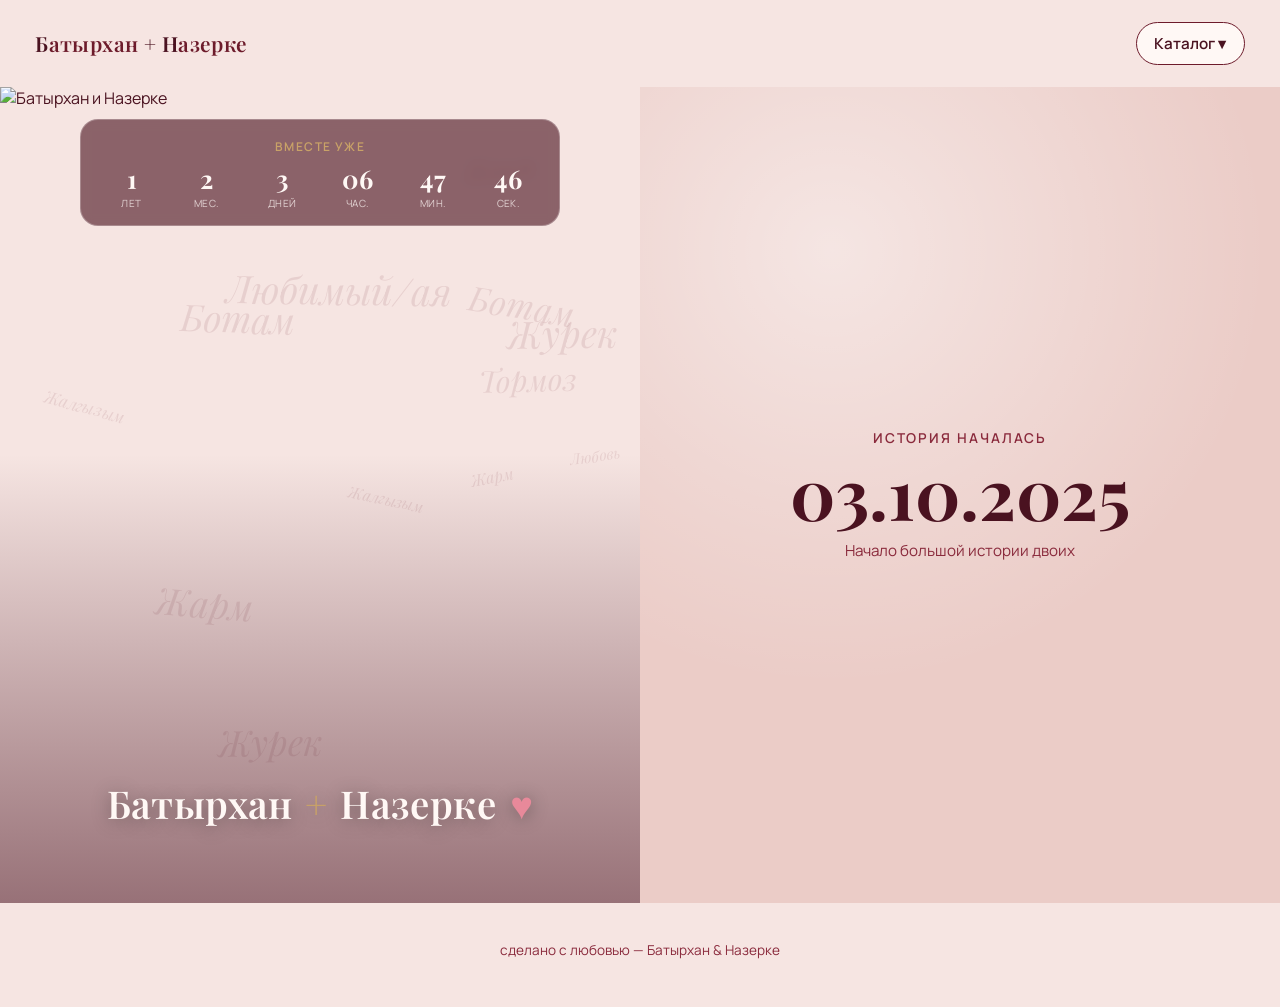
==== index.html @ f21d33e4 "Add files via upload" ====
<!DOCTYPE html>
<html lang="ru">
<head>
<meta charset="UTF-8">
<meta name="viewport" content="width=device-width, initial-scale=1.0">
<title>Батырхан + Назерке</title>
<link rel="stylesheet" href="style.css">
</head>
<body>

<div class="word-field" aria-hidden="true"></div>

<header class="topbar">
  <div class="logo">Б<span>атырхан</span> + Н<span>азерке</span></div>
  <details class="catalog">
    <summary>Каталог ▾</summary>
    <div class="menu">
      <a href="photos.html">Фотографии</a>
      <a href="history.html">История</a>
      <a href="nicknames.html">Как они себя называют</a>
    </div>
  </details>
</header>

<main class="hero">
  <div class="hero-photo">
    <img src="photos/hero.jpeg" alt="Батырхан и Назерке">

    <div class="timer-plaque">
      <p class="timer-label">Вместе уже</p>
      <div class="timer-grid" id="timer">
        <div class="tcell"><span id="t-years">0</span><small>лет</small></div>
        <div class="tcell"><span id="t-months">0</span><small>мес.</small></div>
        <div class="tcell"><span id="t-days">0</span><small>дней</small></div>
        <div class="tcell"><span id="t-hours">00</span><small>час.</small></div>
        <div class="tcell"><span id="t-minutes">00</span><small>мин.</small></div>
        <div class="tcell"><span id="t-seconds">00</span><small>сек.</small></div>
      </div>
    </div>

    <p class="hero-caption">Батырхан <span class="plus">+</span> Назерке <span class="heart">&#9829;</span></p>
  </div>

  <div class="hero-date">
    <span class="date-eyebrow">История началась</span>
    <p class="date-big">03.10.2025</p>
    <p class="date-sub">Начало большой истории двоих</p>
  </div>
</main>

<footer class="site-footer">сделано с любовью — Батырхан &amp; Назерке</footer>

<script src="script.js"></script>
</body>
</html>
---- style.css ----
@import url('https://fonts.googleapis.com/css2?family=Playfair+Display:ital,wght@0,500;0,600;0,700;1,500&family=Manrope:wght@400;500;600;700&display=swap');

:root{
  --blush:#ebccc7;
  --blush-light:#f6e5e2;
  --blush-deep:#dcb0aa;
  --maroon:#6d1b2b;
  --maroon-dark:#4a1220;
  --maroon-soft:#8a2a3c;
  --cream:#fff8f5;
  --gold:#c9a267;
  --serif:'Playfair Display', Georgia, serif;
  --sans:'Manrope', 'Segoe UI', sans-serif;
}

*{box-sizing:border-box;}
html{scroll-behavior:smooth;}
body{
  margin:0;
  font-family:var(--sans);
  background:var(--blush-light);
  color:var(--maroon-dark);
  position:relative;
  overflow-x:hidden;
}

a{color:inherit;text-decoration:none;}

/* ---------- scattered nickname words (decorative) ---------- */
.word-field{
  position:absolute;
  inset:0;
  z-index:0;
  pointer-events:none;
  overflow:hidden;
}
.word-field span{
  position:absolute;
  font-family:var(--serif);
  font-style:italic;
  color:var(--maroon);
  opacity:.10;
  white-space:nowrap;
  user-select:none;
}

/* ---------- top bar ---------- */
.topbar{
  position:relative;
  z-index:10;
  display:flex;
  align-items:center;
  justify-content:space-between;
  padding:1.4rem 2.2rem;
}
.logo{
  font-family:var(--serif);
  font-weight:600;
  font-size:1.3rem;
  color:var(--maroon-dark);
  letter-spacing:.02em;
}
.logo span{color:var(--maroon);}

.catalog{position:relative;}
.catalog summary{
  list-style:none;
  cursor:pointer;
  font-family:var(--sans);
  font-weight:600;
  font-size:.95rem;
  color:var(--maroon-dark);
  padding:.6rem 1.1rem;
  border:1px solid var(--maroon);
  border-radius:999px;
  display:flex;
  align-items:center;
  gap:.4rem;
  background:var(--cream);
  transition:background .2s ease, color .2s ease;
}
.catalog summary::-webkit-details-marker{display:none;}
.catalog summary:hover{background:var(--maroon);color:var(--cream);}
.catalog[open] summary{background:var(--maroon);color:var(--cream);}
.catalog .menu{
  position:absolute;
  right:0;
  top:calc(100% + .6rem);
  background:var(--cream);
  border:1px solid var(--blush-deep);
  border-radius:14px;
  box-shadow:0 18px 40px rgba(74,18,32,.16);
  min-width:230px;
  overflow:hidden;
  animation:drop .18s ease;
}
@keyframes drop{from{opacity:0;transform:translateY(-6px);}to{opacity:1;transform:translateY(0);}}
.catalog .menu a{
  display:block;
  padding:.85rem 1.2rem;
  font-size:.95rem;
  font-weight:500;
  color:var(--maroon-dark);
  border-bottom:1px solid var(--blush-light);
}
.catalog .menu a:last-child{border-bottom:none;}
.catalog .menu a:hover{background:var(--blush-light);color:var(--maroon);}

/* ---------- hero ---------- */
.hero{
  position:relative;
  z-index:1;
  display:flex;
  min-height:calc(100vh - 84px);
}
.hero-photo{
  position:relative;
  flex:1 1 50%;
  min-height:480px;
}
.hero-photo img{
  width:100%;
  height:100%;
  object-fit:cover;
  display:block;
}
.hero-photo::after{
  content:"";
  position:absolute;
  inset:0;
  background:linear-gradient(180deg, rgba(74,18,32,0) 45%, rgba(74,18,32,.55) 100%);
}
.hero-caption{
  position:absolute;
  left:0;right:0;bottom:2.2rem;
  z-index:2;
  text-align:center;
  font-family:var(--serif);
  font-size:clamp(1.6rem,3vw,2.4rem);
  font-weight:600;
  color:var(--cream);
  letter-spacing:.01em;
  text-shadow:0 2px 18px rgba(0,0,0,.35);
}
.hero-caption .plus{color:var(--gold);margin:0 .2rem;}
.hero-caption .heart{color:#e8899a;margin-left:.3rem;}

.timer-plaque{
  position:absolute;
  top:2rem;left:50%;
  transform:translateX(-50%);
  z-index:2;
  width:min(88%, 480px);
  background:rgba(74,18,32,.62);
  backdrop-filter:blur(6px);
  border:1px solid rgba(255,255,255,.25);
  border-radius:18px;
  padding:1.1rem 1rem .95rem;
  text-align:center;
}
.timer-label{
  margin:0 0 .7rem;
  font-size:.75rem;
  font-weight:600;
  letter-spacing:.12em;
  text-transform:uppercase;
  color:var(--gold);
}
.timer-grid{
  display:grid;
  grid-template-columns:repeat(6,1fr);
  gap:.4rem;
}
.tcell{
  display:flex;
  flex-direction:column;
  align-items:center;
}
.tcell span{
  font-family:var(--serif);
  font-size:clamp(1.05rem,2.3vw,1.6rem);
  font-weight:700;
  color:var(--cream);
  line-height:1;
}
.tcell small{
  margin-top:.3rem;
  font-size:.62rem;
  letter-spacing:.04em;
  color:rgba(255,248,245,.75);
  text-transform:uppercase;
}

.hero-date{
  flex:1 1 50%;
  display:flex;
  flex-direction:column;
  align-items:center;
  justify-content:center;
  gap:.6rem;
  padding:3rem 2rem;
  text-align:center;
  background:
    radial-gradient(circle at 30% 20%, rgba(255,255,255,.5), transparent 55%),
    var(--blush);
}
.date-eyebrow{
  margin:0;
  font-size:.85rem;
  font-weight:600;
  letter-spacing:.14em;
  text-transform:uppercase;
  color:var(--maroon-soft);
}
.date-big{
  margin:0;
  font-family:var(--serif);
  font-weight:700;
  font-size:clamp(2.6rem,6vw,4.4rem);
  color:var(--maroon-dark);
  line-height:1;
}
.date-sub{
  margin:.2rem 0 0;
  font-size:.95rem;
  color:var(--maroon-soft);
  max-width:26ch;
}
.date-quote{
  margin-top:1.6rem;
  font-family:var(--serif);
  font-style:italic;
  font-size:1.05rem;
  color:var(--maroon);
  max-width:28ch;
}

@media (max-width:820px){
  .hero{flex-direction:column;}
  .hero-photo{min-height:56vh;}
  .timer-grid{grid-template-columns:repeat(3,1fr);row-gap:.7rem;}
  .timer-plaque{top:1.2rem;}
}

/* ---------- generic page shell (history / photos / nicknames) ---------- */
.page{
  position:relative;
  z-index:1;
  max-width:920px;
  margin:0 auto;
  padding:1rem 1.6rem 5rem;
}
.page-head{
  text-align:center;
  margin:1.5rem 0 3rem;
}
.page-head .eyebrow{
  display:block;
  font-size:.8rem;
  font-weight:600;
  letter-spacing:.14em;
  text-transform:uppercase;
  color:var(--maroon-soft);
  margin-bottom:.5rem;
}
.page-head h1{
  font-family:var(--serif);
  font-weight:700;
  font-size:clamp(2rem,4.5vw,3rem);
  color:var(--maroon-dark);
  margin:0;
}
.back-link{
  display:inline-flex;
  align-items:center;
  gap:.4rem;
  margin:1.6rem 2.2rem 0;
  font-weight:600;
  font-size:.9rem;
  color:var(--maroon);
  position:relative;
  z-index:10;
}
.back-link:hover{text-decoration:underline;}

/* ---------- history timeline ---------- */
.timeline{
  position:relative;
  padding-left:2.4rem;
  margin:0;
  list-style:none;
}
.timeline::before{
  content:"";
  position:absolute;
  left:.55rem;
  top:.4rem;
  bottom:.4rem;
  width:2px;
  background:linear-gradient(var(--maroon), var(--blush-deep));
}
.timeline li{
  position:relative;
  padding-bottom:2.4rem;
}
.timeline li:last-child{padding-bottom:0;}
.timeline li::before{
  content:"";
  position:absolute;
  left:-2.4rem;
  top:.35rem;
  width:.9rem;
  height:.9rem;
  border-radius:50%;
  background:var(--cream);
  border:3px solid var(--maroon);
}
.timeline .t-date{
  display:inline-block;
  font-family:var(--serif);
  font-weight:700;
  font-size:1.15rem;
  color:var(--maroon);
  margin-bottom:.35rem;
}
.timeline .t-place{
  display:block;
  font-size:.8rem;
  font-weight:600;
  letter-spacing:.06em;
  text-transform:uppercase;
  color:var(--maroon-soft);
  margin-bottom:.4rem;
}
.timeline p{
  margin:0;
  line-height:1.65;
  color:var(--maroon-dark);
}
.history-closing{
  margin-top:3rem;
  padding:1.8rem;
  border-radius:16px;
  background:var(--blush);
  text-align:center;
  font-family:var(--serif);
  font-style:italic;
  font-size:1.2rem;
  color:var(--maroon-dark);
}

/* ---------- nicknames page ---------- */
.nick-grid{
  display:flex;
  flex-wrap:wrap;
  justify-content:center;
  align-items:center;
  gap:1.1rem 1.6rem;
  padding:1rem 0 2rem;
}
.nick-grid span{
  font-family:var(--serif);
  font-weight:700;
  color:var(--maroon);
  background:var(--cream);
  border:1px solid var(--blush-deep);
  padding:.7rem 1.4rem;
  border-radius:999px;
  box-shadow:0 10px 24px rgba(109,27,43,.08);
}
.nick-grid span:nth-child(2n){color:var(--cream);background:var(--maroon);border-color:var(--maroon-dark);}
.nick-grid span:nth-child(3n){font-size:1.15em;}
.nick-grid span:nth-child(5n){font-size:.9em;}

/* ---------- photo gallery ---------- */
.gallery{
  display:grid;
  grid-template-columns:repeat(auto-fit,minmax(220px,1fr));
  gap:1.1rem;
}
.gallery figure{
  margin:0;
  border-radius:16px;
  overflow:hidden;
  background:var(--cream);
  box-shadow:0 14px 30px rgba(109,27,43,.12);
  aspect-ratio:1/1;
}
.gallery img{
  width:100%;
  height:100%;
  object-fit:cover;
  display:block;
}
.gallery-note{
  margin:0 0 2rem;
  padding:1rem 1.2rem;
  border-radius:12px;
  background:var(--blush);
  font-size:.9rem;
  color:var(--maroon-dark);
  line-height:1.6;
}
.gallery-note code{
  background:var(--cream);
  padding:.1rem .4rem;
  border-radius:6px;
  font-size:.85em;
}

footer.site-footer{
  position:relative;
  z-index:1;
  text-align:center;
  padding:2.4rem 1rem 3rem;
  font-size:.85rem;
  color:var(--maroon-soft);
}
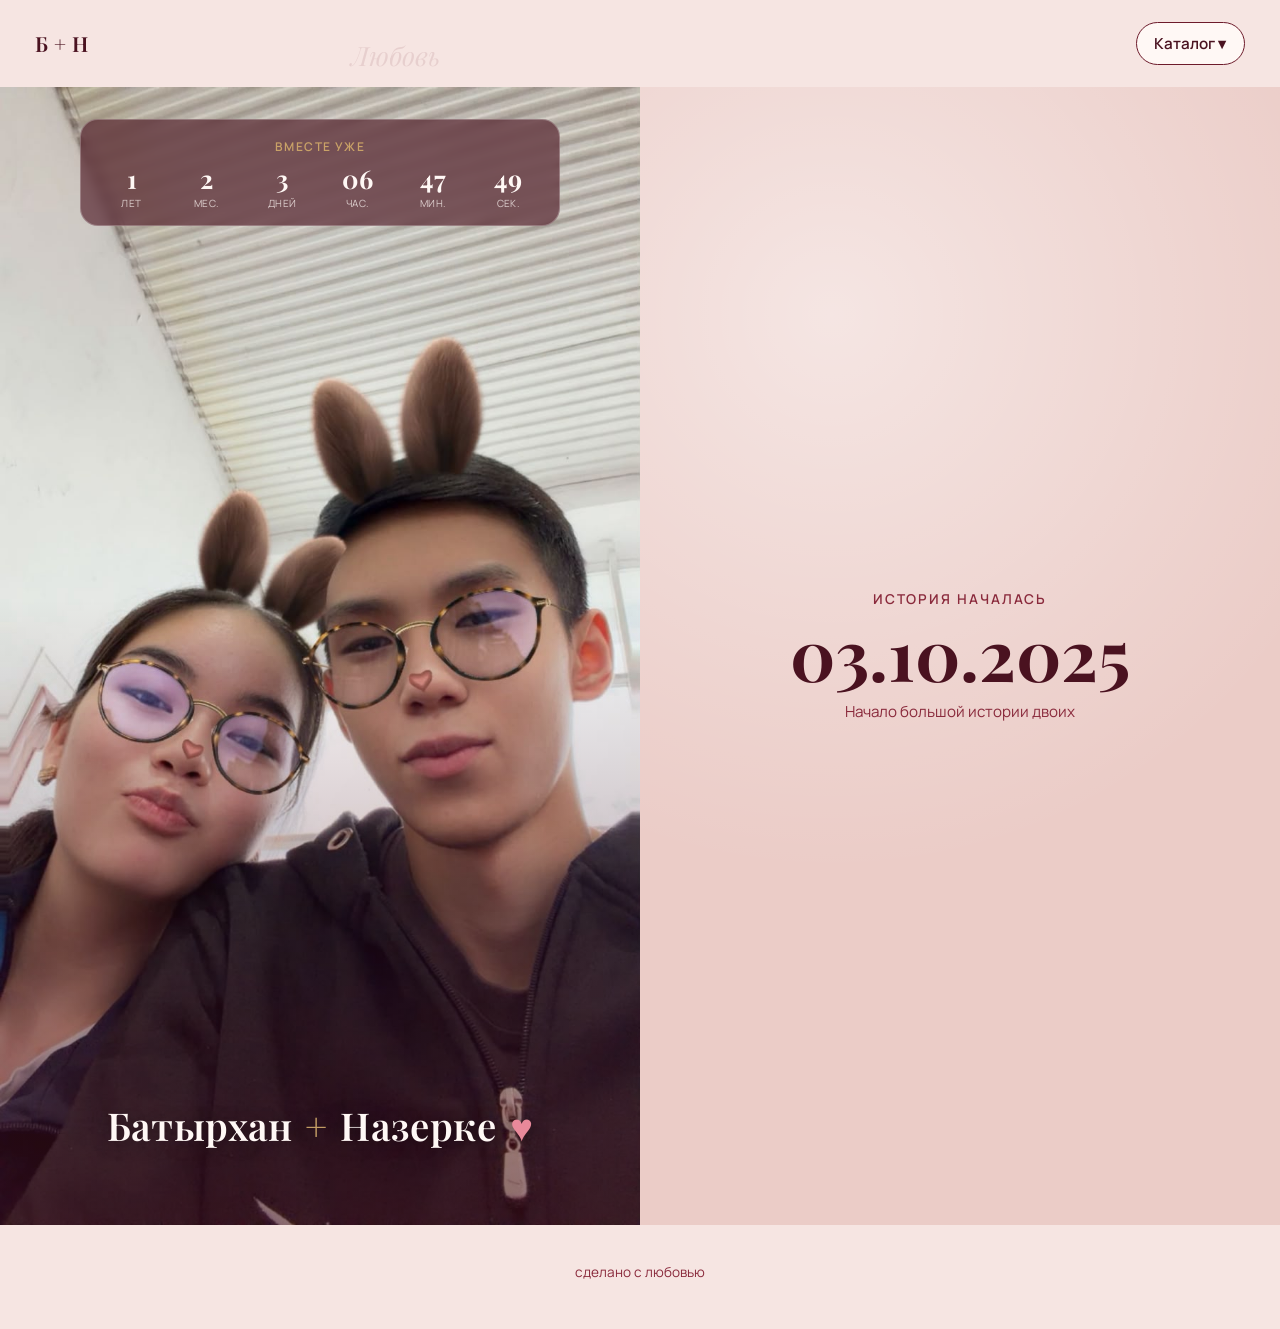
==== commit 0ce631ac: "Update index.html" ====
--- a/index.html
+++ b/index.html
@@ -3,7 +3,7 @@
 <head>
 <meta charset="UTF-8">
 <meta name="viewport" content="width=device-width, initial-scale=1.0">
-<title>Батырхан + Назерке</title>
+<title>Вместе на всегда</title>
 <link rel="stylesheet" href="style.css">
 </head>
 <body>
@@ -11,7 +11,7 @@
 <div class="word-field" aria-hidden="true"></div>
 
 <header class="topbar">
-  <div class="logo">Б<span>атырхан</span> + Н<span>азерке</span></div>
+  <div class="logo">Б<span></span> + Н<span></span></div>
   <details class="catalog">
     <summary>Каталог ▾</summary>
     <div class="menu">
@@ -48,7 +48,7 @@
   </div>
 </main>
 
-<footer class="site-footer">сделано с любовью — Батырхан &amp; Назерке</footer>
+<footer class="site-footer">сделано с любовью </footer>
 
 <script src="script.js"></script>
 </body>
